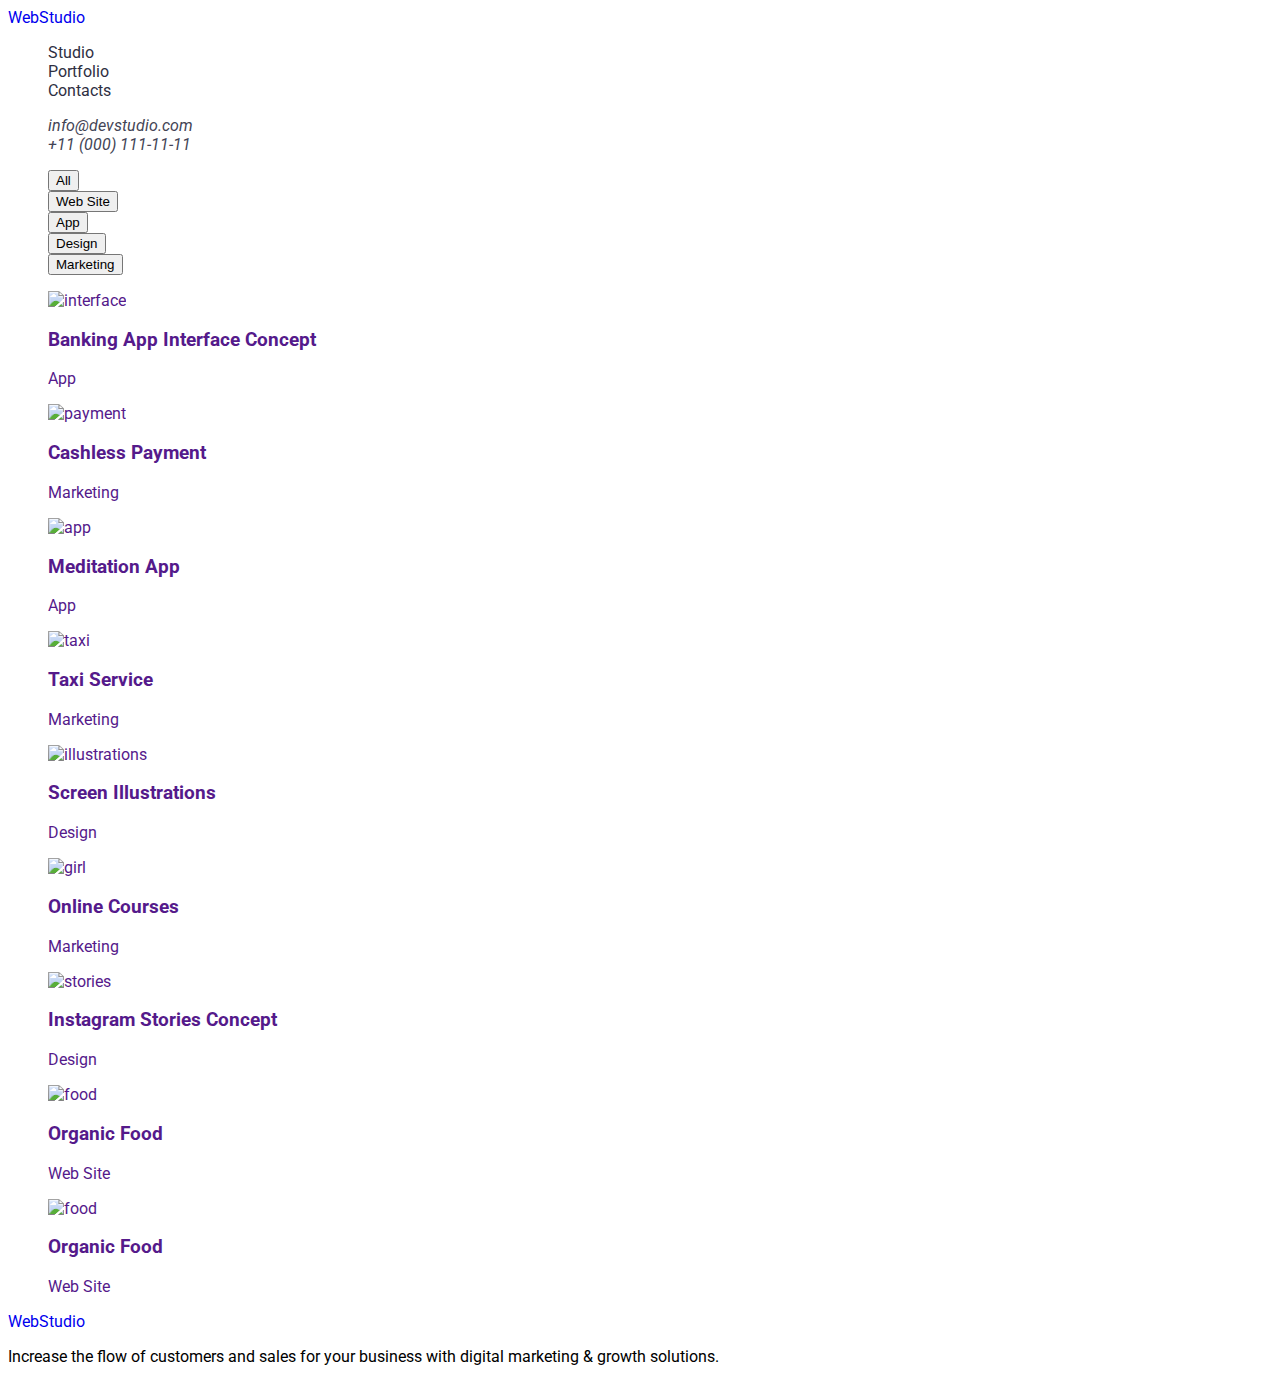
==== portfolio.html @ 8800e39e "scc" ====
<!DOCTYPE html>
<html lang="en">
  <head>
    <meta charset="UTF-8" />
    <meta name="viewport" content="width=device-width, initial-scale=1.0" />
    <title>Document</title>
    <link rel="preconnect" href="https://fonts.googleapis.com">
<link rel="preconnect" href="https://fonts.gstatic.com" crossorigin>
<link href="https://fonts.googleapis.com/css2?family=Raleway:wght@800&family=Roboto:wght@400;500;700;900&display=swap" rel="stylesheet">
    <link rel="stylesheet" href="./css/styles.css" />
  </head>
  <body>
    <header>
      <nav class="nav-menu">
        <a href="./index.html">WebStudio</a>
        <ul class="nav-items">
          <li><a href="./index.html">Studio</a></li>
          <li><a href="./portfolio.html">Portfolio</a></li>
          <li><a href="">Contacts</a></li>
        </ul>
      </nav>
      <address>
        <ul class="address-items">
          <li><a href="mailto:info@devstudio.com">info@devstudio.com</a></li>
          <li><a href="tel:+110001111111">+11 (000) 111-11-11</a></li>
        </ul>
      </address>
    </header>
    <main>
    <section>
      <section>
        <h1 hidden>Filters</h1>
        <ul>
          <li><button type="button">All</button></li>
          <li><button type="button">Web Site</button></li>
          <li><button type="button">App</button></li>
          <li><button type="button">Design</button></li>
          <li><button type="button">Marketing</button></li>
        </ul>
      </section>
      <section>  
    <ul>
        <li>
            <a href="">
              <img src="./images/images-portfolio/img-1.jpg" alt="interface">
            <h3>Banking App Interface Concept</h3>
            <p>App</p>
            </a>
        </li>
        <li>
            <a href=""><img src="./images/images-portfolio/img-2.jpg" alt="payment">
            <h3>Cashless Payment</h3>
            <p>Marketing</p></a>
        </li>
        <li>
            <a href=""><img src="./images/images-portfolio/img-3.jpg" alt="app">
            <h3>Meditation App</h3>
            <p>App</p></a>
        </li>
    </ul>
 </section>
   
   <section>  
    <ul>
        <li>
            <a href=""><img src="./images/images-portfolio/img-4.jpg" alt="taxi">
            <h3>Taxi Service</h3>
            <p>Marketing</p></a>
        </li>
        <li>
           <a href=""> <img src="./images/images-portfolio/img-5.jpg" alt="illustrations">
            <h3>Screen Illustrations</h3>
            <p>Design</p></a>
        </li>
        <li>
            <a href=""><img src="./images/images-portfolio/img-6.jpg" alt="girl">
            <h3>Online Courses</h3>
            <p>Marketing</p></a>
        </li>
    </ul>
 </section>
 <section>  
    <ul>
        <li>
            <a href=""><img src="./images/images-portfolio/img-7.jpg" alt="stories">
            <h3>Instagram Stories Concept</h3>
            <p>Design</p></a>
        </li>
        <li>
            <a href=""><img src="./images/images-portfolio/img-8.jpg" alt="food">
            <h3>Organic Food</h3>
            <p>Web Site</p></a>
        </li>
        <li>
            <a href=""><img src="./images/images-portfolio/img-8.jpg" alt="food">
            <h3>Organic Food</h3>
            <p>Web Site</p></a>
        </li>
    </ul>
 </section>
    </main>
    <footer>
      <a href="./index.html">WebStudio</a>
      <p>
        Increase the flow of customers and sales for your business with digital
        marketing & growth solutions.
      </p>
    </footer>
  </body>
</html>
---- css/styles.css ----
body {
  font-family: Roboto;
  background: #fff;
}
.web-color {
  color: #4d5ae5;
}
.nav-menu {
}
ul {
  list-style-type: none;
}
a {
  text-decoration: none;
}
.nav-items a {
  color: #2e2f42;
}
.nav-items a:hover {
  color: #404bbf;
}
.address-items a {
  color: #434455;
}
.address-items a:hover {
  color: #404bbf;
}
.order-button {
  background-color: #4d5ae5;
  color: #fff;
}

.order-button:hover {
  background-color: #404bbf;
  color: #ffffff;
  cursor: pointer;
}
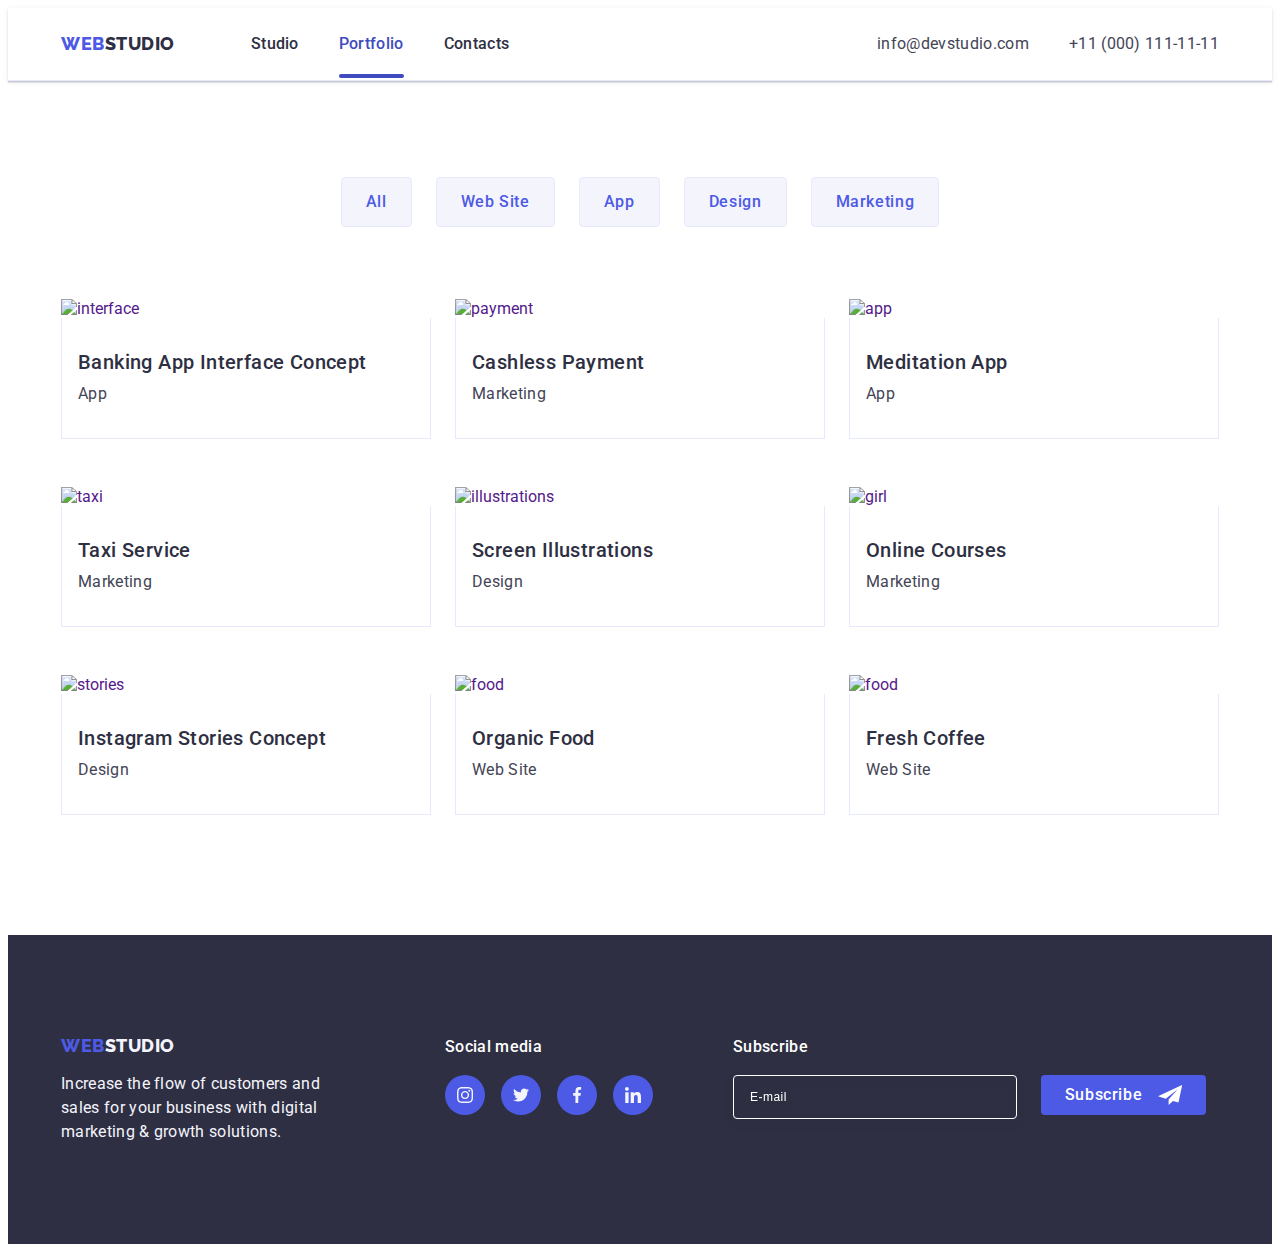
==== commit a3947140: "footer" ====
--- a/portfolio.html
+++ b/portfolio.html
@@ -3,108 +3,344 @@
   <head>
     <meta charset="UTF-8" />
     <meta name="viewport" content="width=device-width, initial-scale=1.0" />
+
+    <link rel="preconnect" href="https://fonts.googleapis.com" />
+    <link rel="preconnect" href="https://fonts.gstatic.com" crossorigin />
+    <link
+      href="https://fonts.googleapis.com/css2?family=Raleway:wght@800&family=Roboto:wght@400;500;700;900&display=swap"
+      rel="stylesheet"
+    />
+    <link
+      rel="stylesheet"
+      href="https://cdnjs.cloudflare.com/ajax/libs/modern-normalize/2.0.0/modern-normalize.min.css"
+      integrity="sha512-4xo8blKMVCiXpTaLzQSLSw3KFOVPWhm/TRtuPVc4WG6kUgjH6J03IBuG7JZPkcWMxJ5huwaBpOpnwYElP/m6wg=="
+      crossorigin="anonymous"
+      referrerpolicy="no-referrer"
+    />
+    <link rel="stylesheet" href="./css/styles.css" />
     <title>Document</title>
-    <link rel="preconnect" href="https://fonts.googleapis.com">
-<link rel="preconnect" href="https://fonts.gstatic.com" crossorigin>
-<link href="https://fonts.googleapis.com/css2?family=Raleway:wght@800&family=Roboto:wght@400;500;700;900&display=swap" rel="stylesheet">
-    <link rel="stylesheet" href="./css/styles.css" />
   </head>
   <body>
-    <header>
-      <nav class="nav-menu">
-        <a href="./index.html">WebStudio</a>
-        <ul class="nav-items">
-          <li><a href="./index.html">Studio</a></li>
-          <li><a href="./portfolio.html">Portfolio</a></li>
-          <li><a href="">Contacts</a></li>
-        </ul>
-      </nav>
-      <address>
-        <ul class="address-items">
-          <li><a href="mailto:info@devstudio.com">info@devstudio.com</a></li>
-          <li><a href="tel:+110001111111">+11 (000) 111-11-11</a></li>
-        </ul>
-      </address>
+    <header class="header">
+      <div class="header-container container">
+        <nav class="header-nav">
+          <a href="./index.html" class="logo-link link"
+            >Web<span class="web-logo">Studio</span></a
+          >
+          <ul class="nav-list list">
+            <li class="nav-item list-item">
+              <a href="./index.html" class="nav-item-link link">Studio</a>
+            </li>
+            <li class="nav-item list-item">
+              <a
+                href="./portfolio.html"
+                class="nav-item-link link after-portfolio"
+                >Portfolio</a
+              >
+            </li>
+            <li class="nav-item list-item">
+              <a href="" class="nav-item-link link">Contacts</a>
+            </li>
+          </ul>
+        </nav>
+        <address class="contacts">
+          <ul class="contacts-list list">
+            <li class="contacts-item list-item">
+              <a href="mailto:info@devstudio.com" class="contacts-link link"
+                >info@devstudio.com</a
+              >
+            </li>
+            <li class="contacts-item list-item">
+              <a href="tel:+110001111111" class="contacts-link link"
+                >+11 (000) 111-11-11</a
+              >
+            </li>
+          </ul>
+        </address>
+      </div>
     </header>
     <main>
-    <section>
-      <section>
-        <h1 hidden>Filters</h1>
-        <ul>
-          <li><button type="button">All</button></li>
-          <li><button type="button">Web Site</button></li>
-          <li><button type="button">App</button></li>
-          <li><button type="button">Design</button></li>
-          <li><button type="button">Marketing</button></li>
-        </ul>
+      <section class="filters">
+        <div class="filters-container container">
+          <h1 class="filters-title feature-main-paragraph">Filters</h1>
+          <ul class="list buttons-list">
+            <li class="list-item btn-fiters-item">
+              <button class="button-filters" type="button">All</button>
+            </li>
+            <li class="list-item btn-fiters-item">
+              <button class="button-filters" type="button">Web Site</button>
+            </li>
+            <li class="list-item btn-fiters-item">
+              <button class="button-filters" type="button">App</button>
+            </li>
+            <li class="list-item btn-fiters-item">
+              <button class="button-filters" type="button">Design</button>
+            </li>
+            <li class="list-item btn-fiters-item">
+              <button class="button-filters" type="button">Marketing</button>
+            </li>
+          </ul>
+
+          <ul class="list filters-list">
+            <li class="list-item filters-item">
+              <a href="" class="link filters-link">
+                <div class="portfolio-cover-bg">
+                  <img
+                    src="./images/images-portfolio/img-1.jpg"
+                    alt="interface"
+                    width="360"
+                  />
+                  <p class="portfolio-cover-text">
+                    14 Stylish and User-Friendly App Design Concepts · Task
+                    Manager App · Calorie Tracker App · Exotic Fruit Ecommerce
+                    App · Cloud Storage App
+                  </p>
+                </div>
+                <div class="fltrs-div">
+                  <h2 class="portfolio-img-title">
+                    Banking App Interface Concept
+                  </h2>
+                  <p class="portfolio-img-text">App</p>
+                </div>
+              </a>
+            </li>
+
+            <li class="list-item filters-item">
+              <a href="" class="link filters-link">
+                <div class="portfolio-cover-bg">
+                  <img
+                    src="./images/images-portfolio/img-2.jpg"
+                    alt="payment"
+                    width="360"
+                  />
+
+                  <p class="portfolio-cover-text">
+                    14 Stylish and User-Friendly App Design Concepts · Task
+                    Manager App · Calorie Tracker App · Exotic Fruit Ecommerce
+                    App · Cloud Storage App
+                  </p>
+                </div>
+
+                <div class="fltrs-div">
+                  <h2 class="portfolio-img-title">Cashless Payment</h2>
+                  <p class="portfolio-img-text">Marketing</p>
+                </div></a
+              >
+            </li>
+            <li class="list-item filters-item">
+              <a href="" class="link filters-link">
+                <div class="portfolio-cover-bg">
+                  <img
+                    src="./images/images-portfolio/img-3.jpg"
+                    alt="app"
+                    width="360"
+                  />
+
+                  <p class="portfolio-cover-text">
+                    14 Stylish and User-Friendly App Design Concepts · Task
+                    Manager App · Calorie Tracker App · Exotic Fruit Ecommerce
+                    App · Cloud Storage App
+                  </p>
+                </div>
+                <div class="fltrs-div">
+                  <h2 class="portfolio-img-title">Meditation App</h2>
+                  <p class="portfolio-img-text">App</p>
+                </div></a
+              >
+            </li>
+
+            <li class="list-item filters-item">
+              <a href="" class="link filters-link">
+                <div class="portfolio-cover-bg">
+                  <img
+                    src="./images/images-portfolio/img-4.jpg"
+                    alt="taxi"
+                    width="360"
+                  />
+
+                  <p class="portfolio-cover-text">
+                    14 Stylish and User-Friendly App Design Concepts · Task
+                    Manager App · Calorie Tracker App · Exotic Fruit Ecommerce
+                    App · Cloud Storage App
+                  </p>
+                </div>
+                <div class="fltrs-div">
+                  <h2 class="portfolio-img-title">Taxi Service</h2>
+                  <p class="portfolio-img-text">Marketing</p>
+                </div></a
+              >
+            </li>
+            <li class="list-item filters-item">
+              <a href="" class="link filters-link">
+                <div class="portfolio-cover-bg">
+                  <img
+                    src="./images/images-portfolio/img-5.jpg"
+                    alt="illustrations"
+                    width="360"
+                  />
+
+                  <p class="portfolio-cover-text">
+                    14 Stylish and User-Friendly App Design Concepts · Task
+                    Manager App · Calorie Tracker App · Exotic Fruit Ecommerce
+                    App · Cloud Storage App
+                  </p>
+                </div>
+                <div class="fltrs-div">
+                  <h2 class="portfolio-img-title">Screen Illustrations</h2>
+                  <p class="portfolio-img-text">Design</p>
+                </div></a
+              >
+            </li>
+            <li class="list-item filters-item">
+              <a href="" class="link filters-link">
+                <div class="portfolio-cover-bg">
+                  <img
+                    src="./images/images-portfolio/img-6.jpg"
+                    alt="girl"
+                    width="360"
+                  />
+
+                  <p class="portfolio-cover-text">
+                    14 Stylish and User-Friendly App Design Concepts · Task
+                    Manager App · Calorie Tracker App · Exotic Fruit Ecommerce
+                    App · Cloud Storage App
+                  </p>
+                </div>
+                <div class="fltrs-div">
+                  <h2 class="portfolio-img-title">Online Courses</h2>
+                  <p class="portfolio-img-text">Marketing</p>
+                </div></a
+              >
+            </li>
+
+            <li class="list-item filters-item">
+              <a href="" class="link filters-link">
+                <div class="portfolio-cover-bg">
+                  <img
+                    src="./images/images-portfolio/img-7.jpg"
+                    alt="stories"
+                    width="360"
+                  />
+
+                  <p class="portfolio-cover-text">
+                    14 Stylish and User-Friendly App Design Concepts · Task
+                    Manager App · Calorie Tracker App · Exotic Fruit Ecommerce
+                    App · Cloud Storage App
+                  </p>
+                </div>
+                <div class="fltrs-div">
+                  <h2 class="portfolio-img-title">Instagram Stories Concept</h2>
+                  <p class="portfolio-img-text">Design</p>
+                </div></a
+              >
+            </li>
+            <li class="list-item filters-item">
+              <a href="" class="link filters-link">
+                <div class="portfolio-cover-bg">
+                  <img
+                    src="./images/images-portfolio/img-8.jpg"
+                    alt="food"
+                    width="360"
+                  />
+
+                  <p class="portfolio-cover-text">
+                    14 Stylish and User-Friendly App Design Concepts · Task
+                    Manager App · Calorie Tracker App · Exotic Fruit Ecommerce
+                    App · Cloud Storage App
+                  </p>
+                </div>
+                <div class="fltrs-div">
+                  <h2 class="portfolio-img-title">Organic Food</h2>
+                  <p class="portfolio-img-text">Web Site</p>
+                </div></a
+              >
+            </li>
+            <li class="list-item filters-item">
+              <a href="" class="link filters-link">
+                <div class="portfolio-cover-bg">
+                  <img
+                    src="./images/images-portfolio/img-9.jpg"
+                    alt="food"
+                    width="360"
+                  />
+
+                  <p class="portfolio-cover-text">
+                    14 Stylish and User-Friendly App Design Concepts · Task
+                    Manager App · Calorie Tracker App · Exotic Fruit Ecommerce
+                    App · Cloud Storage App
+                  </p>
+                </div>
+                <div class="fltrs-div">
+                  <h2 class="portfolio-img-title">Fresh Coffee</h2>
+                  <p class="portfolio-img-text">Web Site</p>
+                </div></a
+              >
+            </li>
+          </ul>
+        </div>
       </section>
-      <section>  
-    <ul>
-        <li>
-            <a href="">
-              <img src="./images/images-portfolio/img-1.jpg" alt="interface">
-            <h3>Banking App Interface Concept</h3>
-            <p>App</p>
-            </a>
-        </li>
-        <li>
-            <a href=""><img src="./images/images-portfolio/img-2.jpg" alt="payment">
-            <h3>Cashless Payment</h3>
-            <p>Marketing</p></a>
-        </li>
-        <li>
-            <a href=""><img src="./images/images-portfolio/img-3.jpg" alt="app">
-            <h3>Meditation App</h3>
-            <p>App</p></a>
-        </li>
-    </ul>
- </section>
-   
-   <section>  
-    <ul>
-        <li>
-            <a href=""><img src="./images/images-portfolio/img-4.jpg" alt="taxi">
-            <h3>Taxi Service</h3>
-            <p>Marketing</p></a>
-        </li>
-        <li>
-           <a href=""> <img src="./images/images-portfolio/img-5.jpg" alt="illustrations">
-            <h3>Screen Illustrations</h3>
-            <p>Design</p></a>
-        </li>
-        <li>
-            <a href=""><img src="./images/images-portfolio/img-6.jpg" alt="girl">
-            <h3>Online Courses</h3>
-            <p>Marketing</p></a>
-        </li>
-    </ul>
- </section>
- <section>  
-    <ul>
-        <li>
-            <a href=""><img src="./images/images-portfolio/img-7.jpg" alt="stories">
-            <h3>Instagram Stories Concept</h3>
-            <p>Design</p></a>
-        </li>
-        <li>
-            <a href=""><img src="./images/images-portfolio/img-8.jpg" alt="food">
-            <h3>Organic Food</h3>
-            <p>Web Site</p></a>
-        </li>
-        <li>
-            <a href=""><img src="./images/images-portfolio/img-8.jpg" alt="food">
-            <h3>Organic Food</h3>
-            <p>Web Site</p></a>
-        </li>
-    </ul>
- </section>
     </main>
-    <footer>
-      <a href="./index.html">WebStudio</a>
-      <p>
-        Increase the flow of customers and sales for your business with digital
-        marketing & growth solutions.
-      </p>
+    <footer class="footer">
+      <div class="container footer-items">
+        <div class="footer-container">
+          <a class="logo-link link footer-link" href="./index.html"
+            >Web<span class="logo-footer">Studio</span></a
+          >
+          <p class="footer-text">
+            Increase the flow of customers and sales for your business with
+            digital marketing & growth solutions.
+          </p>
+        </div>
+        <div class="social-media">
+          <p class="social-footer-title">Social media</p>
+          <ul class="footer-list-logo list">
+            <li class="footer-logo-item">
+              <a class="link footer-link-hover" href=""
+                ><svg class="footer-icon" width="24" height="24">
+                  <use href="./images/icons.svg#icon-instagram-2"></use></svg
+              ></a>
+            </li>
+            <li class="footer-logo-item">
+              <a class="link footer-link-hover" href=""
+                ><svg class="footer-icon" width="24" height="24">
+                  <use href="./images/icons.svg#icon-twitter-1"></use></svg
+              ></a>
+            </li>
+            <li class="footer-logo-item">
+              <a class="link footer-link-hover" href=""
+                ><svg class="footer-icon" width="24" height="24">
+                  <use href="./images/icons.svg#icon-facebook-1"></use></svg
+              ></a>
+            </li>
+            <li class="footer-logo-item">
+              <a class="link footer-link-hover"
+                ><svg class="footer-icon" width="24" height="24">
+                  <use href="./images/icons.svg#icon-linkedin-1-1"></use></svg
+              ></a>
+            </li>
+          </ul>
+        </div>
+        <div class="form">
+          <p class="footer-form-text">Subscribe</p>
+
+          <form class="footer-form" action="">
+            <label class="label-footer">
+              <input
+                class="footer-input"
+                type="email"
+                name="mail-input"
+                placeholder="E-mail"
+              />
+            </label>
+            <button class="btn-subscribe" type="submit">
+              Subscribe
+              <svg class="btn-footer-icon" width="24" height="24">
+                <use href="./images/icons.svg#icon-icon-send"></use>
+              </svg>
+            </button>
+          </form>
+        </div>
+      </div>
     </footer>
   </body>
 </html>
--- a/css/styles.css
+++ b/css/styles.css
@@ -1,37 +1,916 @@
 body {
+  font-family: "Roboto", sans-serif;
+  color: #434455;
+  background-color: var(--background-color);
+}
+:root {
+  --background-color: #ffffff;
+  --text-color: #2e2f42;
+  --paragraph-color: #434455;
+  --footer-text-color: #f4f4fd;
+  --footer-bg-color: #2e2f42;
+  --web-logo-color: #4d5ae5;
+  --nav-color: #404bbf;
+  --hero-bg: #2e2f42;
+  --cornflower: #e7e9fc;
+  --green: #31d0aa;
+  --light-slate: #8e8f99;
+  --navyblue-modal: #2e2f42;
+  --dairy: #fcfcfc;
+}
+
+.container {
+  /* width: 1158px; */
+  width: 1158px;
+  max-width: 1440px;
+  padding-left: 15px;
+  padding-right: 15px;
+  margin: 0 auto;
+}
+
+img {
+  display: block;
+  max-width: 100%;
+  height: auto;
+}
+
+p,
+h1,
+h2,
+h3,
+h4,
+h5,
+h6 {
+  margin-top: 0;
+  margin-bottom: 0;
+}
+
+ul,
+ol {
+  padding-left: 0;
+  margin-top: 0;
+  margin-bottom: 0;
+}
+
+/** HEADER */
+.header {
+  display: flex;
+  border-bottom: 1px solid var(--cornflower, #e7e9fc);
+  box-shadow: 0px 1px 6px 0px rgba(46, 47, 66, 0.08),
+    0px 1px 1px 0px rgba(46, 47, 66, 0.16),
+    0px 2px 1px 0px rgba(46, 47, 66, 0.08);
+}
+.header-container {
+  display: flex;
+  align-items: center;
+}
+
+.logo-link {
+  color: var(--web-logo-color);
+  font-family: "Raleway", sans-serif;
+  font-size: 18px;
+  font-weight: 800;
+  line-height: 1.17;
+  letter-spacing: 0.03em;
+  text-transform: uppercase;
+  text-decoration: none;
+  margin-right: 76px;
+  display: inline-block;
+}
+.web-logo {
+  color: var(--text-color);
+}
+.footer-link {
+  margin-bottom: 16px;
+}
+
+.list-item {
+  list-style-type: none;
+}
+.list {
+  list-style: none;
+}
+
+.nav-item-link {
+  color: var(--text-color);
+  position: relative;
+  padding-top: 24px;
+  padding-bottom: 24px;
+  transition: color 250ms cubic-bezier(0.4, 0, 0.2, 1);
+}
+
+.header-nav {
+  display: flex;
+  align-items: center;
+}
+
+.nav-list {
+  display: flex;
+  gap: 40px;
+}
+.nav-item {
+  color: var(--text-color #2e2f42);
   font-family: Roboto;
-  background: #fff;
-}
-.web-color {
-  color: #4d5ae5;
-}
-.nav-menu {
-}
-ul {
-  list-style-type: none;
-}
-a {
+  font-size: 16px;
+  font-weight: 500;
+  line-height: 1.5;
+  letter-spacing: 0.02em;
+}
+.nav-item-link:hover,
+.nav-item-link:focus {
+  color: var(--nav-color);
+}
+.link {
   text-decoration: none;
 }
-.nav-items a {
-  color: #2e2f42;
-}
-.nav-items a:hover {
+.contacts {
+  font-style: normal;
+  margin-left: auto;
+}
+
+.contacts-list {
+  display: flex;
+  gap: 40px;
+}
+.contacts-link {
+  color: var(--paragraph-color);
+  font-size: 16px;
+  font-weight: 400;
+  line-height: 1.5;
+  letter-spacing: 0.02em;
+  display: inline-block;
+  padding-top: 24px;
+  padding-bottom: 24px;
+  transition: color 250ms cubic-bezier(0.4, 0, 0.2, 1);
+}
+
+.contacts-link:hover,
+.contacts-link:focus {
+  color: var(--nav-color);
+}
+
+/** MAIN */
+.section-hero {
+  background-color: var(--hero-bg);
+  max-width: 1440px;
+  margin: 0 auto;
+  padding: 188px 0;
+  background-image: linear-gradient(
+      rgba(46, 47, 66, 0.7),
+      rgba(46, 47, 66, 0.7)
+    ),
+    url(../images/hero-bg.jpg);
+  background-repeat: no-repeat;
+  background-position: center;
+  background-size: cover;
+}
+
+.main-title {
+  color: var(--white, #fff);
+  text-align: center;
+  /* Header 1 */
+  font-family: Roboto;
+  font-size: 56px;
+  font-weight: 700;
+  line-height: 1.07;
+  letter-spacing: 0.02em;
+  margin: 0 auto 48px;
+  max-width: 496px;
+}
+
+.order-button {
+  background-color: var(--web-logo-color);
+  color: var(--background-color);
+  font-family: "Roboto", sans-serif;
+  font-weight: 500;
+  font-size: 16px;
+  line-height: 1.5;
+  letter-spacing: 0.04em;
+  cursor: pointer;
+  padding: 16px 32px;
+  margin: 0 auto;
+  display: block;
+  border-radius: 4px;
+  border: none;
+  box-shadow: 0px 4px 4px 0px rgba(0, 0, 0, 0.15);
+  min-width: 169px;
+  transition: background-color 250ms cubic-bezier(0.4, 0, 0.2, 1);
+}
+
+.order-button:hover,
+.order-button:focus {
+  background-color: var(--nav-color);
+}
+/** SECTION FEAURE */
+
+.section-feature {
+  padding: 120px 0;
+}
+
+.feature-box {
+  padding: 24px 100px;
+  display: block;
+  margin-bottom: 8px;
+  display: flex;
+  align-items: center;
+  justify-content: center;
+  border-radius: 4px;
+  background-color: var(--footer-text-color);
+  height: 112px;
+}
+
+.feature-swg {
+  flex-shrink: 0;
+}
+
+.feature-main-paragraph {
+  position: absolute;
+  width: 1px;
+  height: 1px;
+  margin: -1px;
+  border: 0;
+  padding: 0;
+
+  white-space: nowrap;
+  clip-path: inset(100%);
+  clip: rect(0 0 0 0);
+  overflow: hidden;
+}
+.feature-list {
+  display: flex;
+  gap: 24px;
+}
+.feature-items {
+  max-width: 264px;
+}
+.feature-title {
+  font-family: inherit;
+  color: var(--footer-bg-color);
+  font-size: 20px;
+  font-weight: 500;
+  line-height: 1.2;
+  letter-spacing: 0.02em;
+  margin-bottom: 8px;
+}
+
+.feature-text {
+  color: var(--paragraph-color);
+  font-size: 16px;
+  font-weight: 400;
+  line-height: 1.5;
+  letter-spacing: 0.02em;
+}
+/** SECTION WHAT ARE WE DOING */
+.section-works {
+  padding-bottom: 120px;
+}
+.works-list {
+  display: flex;
+  gap: 24px;
+  justify-content: center;
+}
+.section-works-title {
+  color: var(--hero-bg);
+  text-align: center;
+  font-family: Roboto;
+  font-size: 36px;
+  font-weight: 700;
+  line-height: 1.11;
+  letter-spacing: 0.02em;
+  text-transform: capitalize;
+  margin-bottom: 72px;
+}
+
+/** SECTION OUR TEAM */
+
+.section-our-team {
+  background-color: var(--footer-text-color);
+  padding-top: 120px;
+  padding-bottom: 120px;
+}
+.title-our-team {
+  color: var(--footer-bg-color);
+  text-align: center;
+  font-size: 36px;
+  font-weight: 700;
+  line-height: 1.11;
+  letter-spacing: 0.02em;
+  text-transform: capitalize;
+  margin-bottom: 72px;
+}
+.team-list {
+  display: flex;
+  gap: 24px;
+}
+.team {
+  border-radius: 0px 0px 4px 4px;
+  box-shadow: 0px 2px 1px 0px rgba(46, 47, 66, 0.08),
+    0px 1px 1px 0px rgba(46, 47, 66, 0.16),
+    0px 1px 6px 0px rgba(46, 47, 66, 0.08);
+}
+
+.team-name {
+  color: var(--footer-bg-color);
+  text-align: center;
+  font-size: 20px;
+  font-weight: 500;
+  line-height: 1.2;
+  letter-spacing: 0.02em;
+  margin-bottom: 8px;
+}
+
+.team-item {
+  padding: 32px 0;
+}
+
+.team-position {
+  color: var(--paragraph-color);
+  text-align: center;
+  font-size: 16px;
+  font-weight: 400;
+  line-height: 1.5;
+  letter-spacing: 0.02em;
+  margin-bottom: 8px;
+}
+.team {
+  background-color: var(--background-color);
+}
+
+.social-link-list {
+  display: flex;
+  gap: 24px;
+  justify-content: center;
+}
+
+.social-item a {
+  background-color: var(--web-logo-color);
+  border-radius: 50%;
+  width: 100%;
+  height: 100%;
+  display: flex;
+  align-items: center;
+  justify-content: center;
+  transition: background-color 250ms cubic-bezier(0.4, 0, 0.2, 1);
+}
+.social-item a:hover,
+.social-item a:focus {
+  background-color: var(--nav-color);
+}
+
+.social-link-team {
+  fill: #f4f4fd;
+  margin: 12px 12px;
+  justify-content: center;
+}
+
+/** FOOTER */
+.footer-list-logo {
+  display: flex;
+  gap: 16px;
+}
+.footer-logo-item a {
+  width: 40px;
+  height: 40px;
+  align-items: center;
+  justify-content: center;
+  display: flex;
+  background-color: var(--web-logo-color);
+  border-radius: 50%;
+  transition: background-color 250ms cubic-bezier(0.4, 0, 0.2, 1);
+}
+
+.footer-link-hover:hover,
+.footer-link-hover:focus {
+  background-color: #31d0aa;
+}
+
+.footer-icon {
+  margin: 12px 12px;
+  justify-content: center;
+  fill: #f4f4fd;
+}
+
+.footer-items {
+  display: flex;
+  align-items: baseline;
+}
+.footer-container {
+  margin-right: 120px;
+}
+
+.social-footer-title {
+  margin-bottom: 16px;
+  font-family: Roboto;
+  font-size: 16px;
+  font-weight: 500;
+  line-height: 1.5; /* 150% */
+  letter-spacing: 0.02em;
+  color: var(--background-color);
+  margin-bottom: 16px;
+}
+
+.footer {
+  background-color: var(--footer-bg-color);
+  padding: 100px 0;
+}
+.footer-text {
+  color: var(--footer-text-color);
+  font-size: 16px;
+  font-weight: 400;
+  line-height: 1.5;
+  letter-spacing: 0.02em;
+  max-width: 264px;
+}
+.logo-footer {
+  color: #f4f4fd;
+}
+/* CUSTOMERS */
+
+.title-customers {
+  color: var(--footer-bg-color);
+  text-align: center;
+  /*padding-top: 120px;*/
+  margin-bottom: 72px;
+  font-family: Roboto;
+  font-size: 36px;
+  font-weight: 700;
+  line-height: 1.11; /* 111.111% */
+  letter-spacing: 0.02em;
+  text-transform: capitalize;
+}
+
+.customers-section {
+  padding: 120px 0;
+}
+.customer-logo-item {
+  width: calc((100% - 120px) / 6);
+  height: 88px;
+}
+
+.customers-link {
+  width: 100%;
+  height: 100%;
+  border: 1px solid #8e8f99;
+  border-radius: 4px;
+  display: flex;
+  align-items: center;
+  justify-content: center;
+  color: var(--light-slate);
+  transition: border-color 250ms cubic-bezier(0.4, 0, 0.2, 1),
+    color 250ms cubic-bezier(0.4, 0, 0.2, 1);
+}
+
+.customers-link:hover,
+.customers-link:focus {
+  border-color: var(--nav-color);
+  color: var(--nav-color);
+}
+
+.customer-list {
+  display: flex;
+  gap: 24px;
+}
+
+/*.customer-list > li {
+  border-radius: 4px;
+  border: 1px solid var(--lightslate, #8e8f99);
+  padding: 16px 32px;
+}*/
+
+.customer-icon {
+  fill: currentColor;
+}
+
+/*
+.customer-icon:hover,
+.customer-icon:focus {
+  fill: var(--nav-color);
+}
+*/
+
+/** BUTTON FILTERS*/
+
+.button-filters {
+  background-color: var(--footer-text-color);
+  color: var(--web-logo-color);
+  font-family: "Roboto", sans-serif;
+  font-weight: 500;
+  font-size: 16px;
+  line-height: 1.5;
+  letter-spacing: 0.04em;
+  cursor: pointer;
+  padding: 12px 24px;
+  border-radius: 4px;
+  border: 1px solid var(--cornflower, #e7e9fc);
+  transition: color 250ms cubic-bezier(0.4, 0, 0.2, 1),
+    background-color 250ms cubic-bezier(0.4, 0, 0.2, 1),
+    border-color 250ms cubic-bezier(0.4, 0, 0.2, 1),
+    box-shadow 250ms cubic-bezier(0.4, 0, 0.2, 1);
+}
+
+.btn-fiters-item {
+  color: var(--web-logo-color);
+  text-align: center;
+}
+
+.button-filters:hover,
+.button-filters:focus {
+  background-color: var(--nav-color);
+  color: var(--background-color);
+  border: 1px solid transparent;
+  box-shadow: 0px 2px 2px 0px rgba(0, 0, 0, 0.12),
+    0px 2px 1px 0px rgba(0, 0, 0, 0.08), 0px 3px 1px 0px rgba(0, 0, 0, 0.1);
+}
+
+.portfolio-img-title {
+  color: var(--footer-bg-color);
+  font-size: 20px;
+  font-weight: 500;
+  line-height: 1.2;
+  letter-spacing: 0.02em;
+
+  margin-bottom: 8px;
+}
+.portfolio-img-text {
+  color: var(--paragraph-color);
+  font-size: 16px;
+  font-weight: 400;
+  line-height: 1.5;
+  letter-spacing: 0.02em;
+}
+.filters {
+  padding-bottom: 120px;
+  padding-top: 96px;
+}
+.buttons-list {
+  display: flex;
+  gap: 24px;
+  margin-bottom: 72px;
+  justify-content: center;
+}
+.filters-link {
+  display: block;
+  transition: box-shadow 250ms cubic-bezier(0.4, 0, 0.2, 1);
+}
+.filters-item {
+  width: calc((100% - 48px) / 3);
+  flex-shrink: 0;
+  position: relative;
+}
+.filters-list {
+  display: flex;
+  gap: 48px 24px;
+  flex-wrap: wrap;
+}
+
+.filters-link:hover .portfolio-cover-text,
+.filters-link:focus .portfolio-cover-text {
+  transform: translateY(0%);
+}
+
+/*
+.portfolio-img-title,
+.portfolio-img-text {
+  /**padding: 0 16px;
+}*/
+
+.fltrs-div {
+  padding: 32px 16px;
+  border: 1px solid var(--cornflower, #e7e9fc);
+  border-top: none;
+}
+
+/*
+.portfolio-cover-bg {
+  position: relative;
+  overflow: hidden;
+}
+/*
+.portfolio-cover {
+  position: absolute;
+  top: 0;
+  background: var(--web-logo-color, #4d5ae5);
+  height: 100%;
+  transform: translateY(100%);
+  transition: transform 250ms cubic-bezier(0.4, 0, 0.2, 1);
+}
+
+/*
+  .portfolio-cover-text {
+    color: var(--footer-text-color);
+    font-family: Roboto;
+    font-size: 16px;
+    line-height: 1.5;
+    letter-spacing: 0.02em;
+    padding: 40px 32px 0 32px;
+    display: flex;
+    align-items: center;
+  }
+<*/
+/*
+.link-portfolio:hover .portfolio-cover {
+  transform: translateY(0%);
+}
+
+*/
+
+.filters-item a:hover,
+.filters-item a:focus {
+  box-shadow: 0px 2px 1px 0px rgba(46, 47, 66, 0.08),
+    0px 1px 1px 0px rgba(46, 47, 66, 0.16),
+    0px 1px 6px 0px rgba(46, 47, 66, 0.08);
+}
+
+/*       sssss     
+.portfolio-cover {
+  position: absolute;
+  top: 0;
+  background: var(--web-logo-color, #4d5ae5);
+  height: 100%;
+  padding: 40px 32px 0 32px;
+  transform: translateY(100%);
+}
+*/
+
+.portfolio-cover-bg {
+  position: relative;
+  overflow: hidden;
+}
+
+.portfolio-cover-text {
+  position: absolute;
+  top: 0;
+  color: var(--footer-text-color);
+  font-size: 16px;
+  line-height: 1.5;
+  letter-spacing: 0.02em;
+  padding: 40px 32px;
+  background-color: var(--web-logo-color);
+  height: 100%;
+  transform: translateY(100%);
+  transition: transform 250ms cubic-bezier(0.4, 0, 0.2, 1);
+}
+
+.filters-item:hover .portfolio-cover {
+  transform: translateY(0);
+  transition: transform 250ms cubic-bezier(0.4, 0, 0.2, 1);
+  border: 1px solid var(--cloud, #f4f4fd);
+  box-shadow: 0px 2px 1px 0px rgba(46, 47, 66, 0.08),
+    0px 1px 1px 0px rgba(46, 47, 66, 0.16),
+    0px 1px 6px 0px rgba(46, 47, 66, 0.08);
+}
+/*    ssssssss   */
+.backdrop {
+  position: fixed;
+  width: 100%;
+  height: 100%;
+  background-color: rgba(46, 47, 66, 0.4);
+  top: 0;
+  transition: opacity 250ms cubic-bezier(0.4, 0, 0.2, 1),
+    visibility 250ms cubic-bezier(0.4, 0, 0.2, 1);
+}
+
+.modal {
+  width: 408px;
+  min-height: 584px;
+  border-radius: 4px;
+  background-color: #fcfcfc;
+  box-shadow: 0px 2px 1px 0px rgba(0, 0, 0, 0.2),
+    0px 1px 3px 0px rgba(0, 0, 0, 0.12), 0px 1px 1px 0px rgba(0, 0, 0, 0.14);
+  position: absolute;
+  top: 50%;
+  left: 50%;
+  transform: translate(-50%, -50%);
+  transition: transform 250ms cubic-bezier(0.4, 0, 0.2, 1);
+  padding: 72px 24px 24px 24px;
+}
+.icon-vector {
+  fill: var(--footer-bg-color);
+  transition: fill 250ms cubic-bezier(0.4, 0, 0.2, 1);
+}
+.modal-icon:hover,
+.modal-icon:focus {
+  fill: #ffffff;
+}
+
+.modal-close-btn {
+  position: absolute;
+  top: 24px;
+  right: 24px;
+  border-radius: 50%;
+  align-items: center;
+  display: flex;
+  justify-content: center;
+  background-color: #e7e9fc;
+  padding: 0;
+  border: 1px solid rgba(0, 0, 0, 0.1);
+  margin: 0 auto;
+  stroke-width: 1px;
+  stroke: rgba(0, 0, 0, 0.1);
+  cursor: pointer;
+  width: 24px;
+  height: 24px;
+  transition-property: fill, background-color;
+  transition-duration: 250ms;
+  transition-timing-function: cubic-bezier(0.4, 0, 0.2, 1);
+  transition: background-color 250ms cubic-bezier(0.4, 0, 0.2, 1),
+    border 250ms cubic-bezier(0.4, 0, 0.2, 1);
+}
+
+.modal-close-btn:hover,
+.modal-close-btn:focus {
+  background-color: #404bbf;
+  fill: #ffffff;
+  border: none;
+}
+
+.is-hidden {
+  opacity: 0;
+  visibility: hidden;
+  pointer-events: none;
+}
+
+.modal-close-btn:hover .icon-vector,
+.modal-close-btn:focus .icon-vector {
+  fill: #ffffff;
+}
+/*   AFTER   */
+
+.after-studio::after {
+  content: "";
+  margin-top: 20px;
+  width: 100%;
+  height: 4px;
+  border-radius: 2px;
+  background: var(--ocean, #404bbf);
+  display: block;
+  position: absolute;
+  left: 0;
+  bottom: -1px;
+}
+.after-studio {
+  color: var(--nav-color);
+}
+.after-portfolio::after {
+  content: "";
+  margin-top: 20px;
+  width: 100%;
+  height: 4px;
+  border-radius: 2px;
+  background: var(--nav-color);
   color: #404bbf;
-}
-.address-items a {
-  color: #434455;
-}
-.address-items a:hover {
-  color: #404bbf;
-}
-.order-button {
-  background-color: #4d5ae5;
-  color: #fff;
-}
-
-.order-button:hover {
-  background-color: #404bbf;
+  display: block;
+  position: absolute;
+  left: 0;
+  bottom: -1px;
+}
+.after-portfolio {
+  color: var(--nav-color);
+}
+
+/*     */
+
+.modal-close-btn:hover .modal,
+.modal-close-btn:focus .modal {
+  fill: #fff;
+}
+
+/*   MODAL STYLES  */
+.modal-span {
+  color: var(--hero-bg, #2e2f42);
+  text-align: center;
+  font-size: 16px;
+  font-weight: 500;
+  line-height: 1.5;
+  letter-spacing: 0.02em;
+  margin-bottom: 16px;
+}
+
+.modal-div {
+  margin-bottom: 8px;
+}
+
+.label-text {
+  font-size: 12px;
+  line-height: 1.17;
+  letter-spacing: 0.04em;
+  color: var(--light-slate);
+  display: block;
+  margin-bottom: 4px;
+}
+
+.input-box {
+  position: relative;
+}
+
+.modal-input {
+  width: 100%;
+  height: 40px;
+  border: 1px solid rgba(46, 47, 66, 0.4);
+  border-radius: 4px;
+  background-color: transparent;
+  padding-left: 38px;
+  outline: transparent;
+  transition: border-color 250ms cubic-bezier(0.4, 0, 0.2, 1);
+}
+
+.modal-input:focus {
+  border-color: var(--web-logo-color);
+}
+
+.label-iqon {
+  position: absolute;
+  left: 16px;
+  top: 50%;
+  transform: translateY(-50%);
+  transition: fill 250ms cubic-bezier(0.4, 0, 0.2, 1);
+}
+
+.modal-input:focus + .label-iqon {
+  fill: var(--web-logo-color);
+}
+
+.comment-div {
+  margin-bottom: 16px;
+}
+
+.area-input {
+  width: 100%;
+  height: 120px;
+  font-size: 12px;
+  line-height: 1.17;
+  letter-spacing: 0.04em;
+  color: rgba(46, 47, 66, 0.4);
+  border: 1px solid rgba(46, 47, 66, 0.4);
+  border-radius: 4px;
+  background-color: transparent;
+  padding: 8px 16px;
+  outline: transparent;
+  resize: none;
+  transition: border-color 250ms cubic-bezier(0.4, 0, 0.2, 1);
+}
+
+.area-input:focus {
+  border-color: var(--web-logo-color);
+}
+
+/*footer form*/
+
+.footer-form {
+  display: flex;
+  gap: 24px;
+}
+
+.form {
+  margin-left: 80px;
+}
+
+.footer-form-text {
+  margin-bottom: 16px;
+  font-weight: 500;
+  font-size: 16px;
+  line-height: 1.5;
+  letter-spacing: 0.02em;
+  color: #ffffff;
+}
+
+.footer-input {
+  width: 264px;
+  height: 40px;
+  border: 1px solid #ffffff;
+  background-color: transparent;
+  font-size: 12px;
+  line-height: 1.5;
+  letter-spacing: 0.04em;
+  padding-left: 16px;
+  filter: drop-shadow(0px 4px 4px rgba(0, 0, 0, 0.15));
+  border-radius: 4px;
+  color: #ffffff;
+}
+
+.footer-input::placeholder {
+  color: #ffffff;
+}
+
+.btn-subscribe {
+  min-width: 165px;
+  height: 40px;
+  display: flex;
+  justify-content: center;
+  align-items: center;
+  font-family: "Roboto", sans-serif;
+  font-size: 16px;
+  font-weight: 500;
+  line-height: 1.5;
+  letter-spacing: 0.04em;
   color: #ffffff;
   cursor: pointer;
-}
+  background-color: #4d5ae5;
+  border: none;
+  border-radius: 4px;
+}
+
+.btn-footer-icon {
+  margin-left: 16px;
+  fill: #ffffff;
+}
